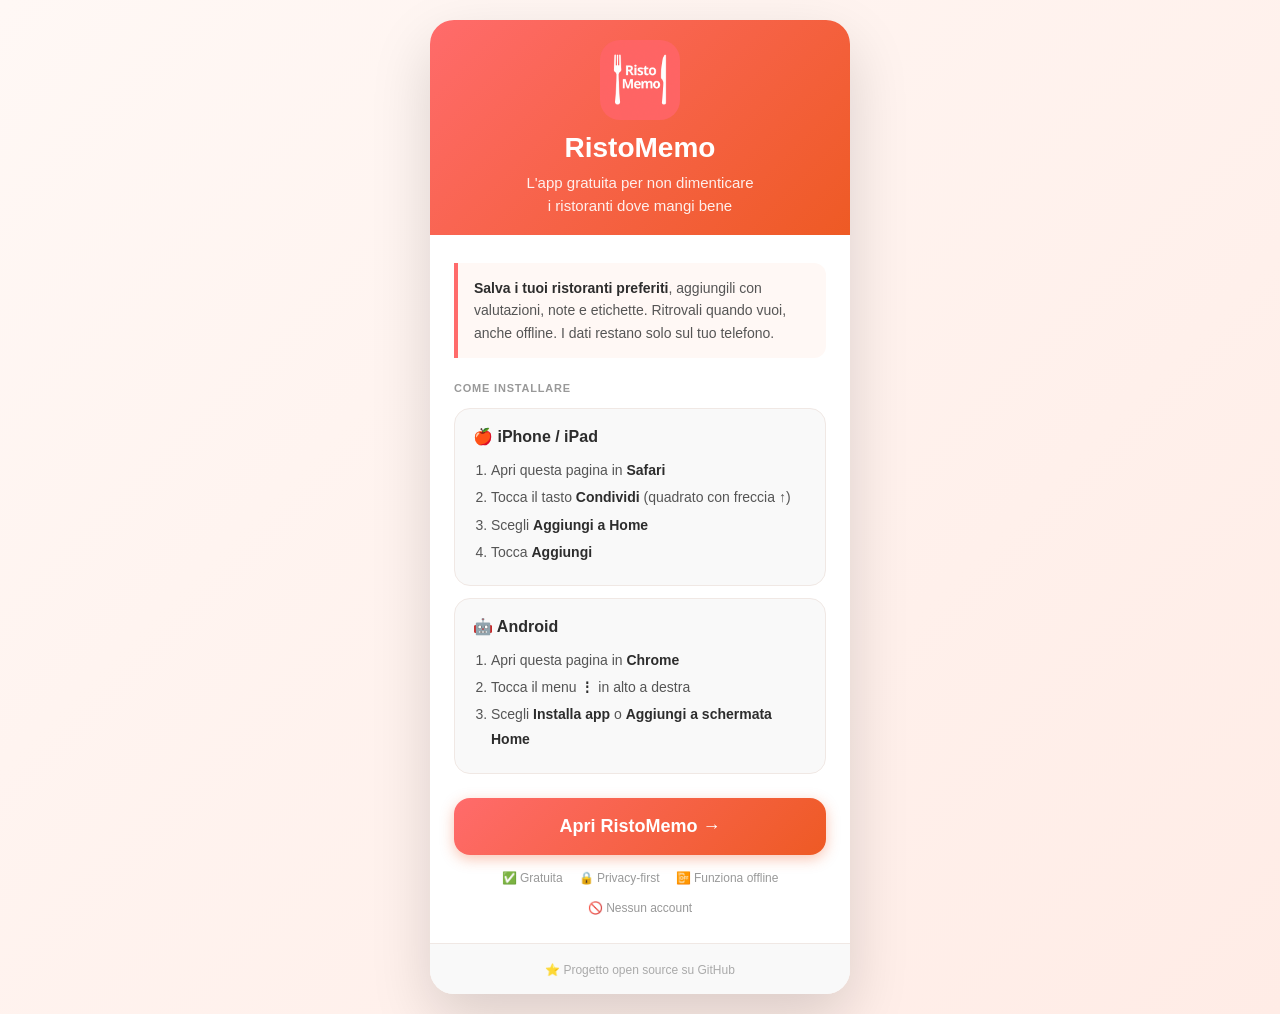
==== installa.html @ 6f9de3dd "Add files via upload" ====
<!DOCTYPE html>
<html lang="it">
<head>
    <meta charset="UTF-8">
    <meta name="viewport" content="width=device-width, initial-scale=1.0">
    <title>Installa RistoMemo</title>
    <link rel="icon" type="image/png" sizes="512x512" href="salvaristo_icon512.png">
    <link rel="apple-touch-icon" href="salvaristo_icon512.png">
    <meta name="theme-color" content="#ff6b6b">
    <meta name="description" content="RistoMemo - L'app gratuita per ricordare i ristoranti dove mangi bene. Installa gratis sul tuo telefono.">
    <!-- Open Graph -->
    <meta property="og:title" content="RistoMemo — Installa gratis">
    <meta property="og:description" content="L'app per ricordare i ristoranti dove mangi bene. Gratuita, funziona offline, nessun account richiesto.">
    <meta property="og:image" content="https://ristomemo.netlify.app/salvaristo_icon512.png">
    <meta property="og:url" content="https://ristomemo.netlify.app/installa.html">
    <meta property="og:type" content="website">
    <meta property="og:site_name" content="RistoMemo">
    <!-- Twitter/WhatsApp -->
    <meta name="twitter:card" content="summary">
    <meta name="twitter:title" content="RistoMemo — Installa gratis">
    <meta name="twitter:description" content="L'app per ricordare i ristoranti dove mangi bene. Gratuita, funziona offline, nessun account richiesto.">
    <meta name="twitter:image" content="https://ristomemo.netlify.app/salvaristo_icon512.png">
    <style>
        * { margin: 0; padding: 0; box-sizing: border-box; }
        body {
            font-family: -apple-system, BlinkMacSystemFont, 'Segoe UI', Roboto, sans-serif;
            background: linear-gradient(135deg, #fff8f5 0%, #ffece6 100%);
            min-height: 100vh;
            display: flex;
            align-items: center;
            justify-content: center;
            padding: 20px;
        }
        .card {
            background: white;
            border-radius: 24px;
            max-width: 420px;
            width: 100%;
            overflow: hidden;
            box-shadow: 0 24px 60px rgba(0,0,0,0.15);
        }
        .header {
            background: linear-gradient(135deg, #ff6b6b 0%, #ee5a24 100%);
            padding: 20px 24px 18px;
            text-align: center;
        }
        .header .emoji { font-size: 80px; display: block; margin-bottom: 12px; }
        .header h1 { font-size: 28px; font-weight: 700; color: white; margin-bottom: 8px; }
        .header p { font-size: 15px; color: rgba(255,255,255,0.9); line-height: 1.5; }
        .body { padding: 28px 24px; }
        .tagline {
            background: #fff8f5;
            border-left: 4px solid #ff6b6b;
            border-radius: 0 12px 12px 0;
            padding: 14px 16px;
            font-size: 14px;
            color: #555;
            line-height: 1.6;
            margin-bottom: 24px;
        }
        .tagline strong { color: #2d2d2d; }
        .section-label {
            font-size: 11px;
            font-weight: 800;
            text-transform: uppercase;
            letter-spacing: 0.8px;
            color: #999;
            margin-bottom: 14px;
        }
        .install-box {
            background: #f9f9f9;
            border: 1.5px solid #f0e8e4;
            border-radius: 16px;
            padding: 18px;
            margin-bottom: 12px;
        }
        .install-box .os {
            font-size: 16px;
            font-weight: 700;
            color: #2d2d2d;
            margin-bottom: 12px;
        }
        .install-box ol {
            padding-left: 18px;
            margin: 0;
        }
        .install-box li {
            font-size: 14px;
            color: #555;
            line-height: 1.8;
            margin-bottom: 2px;
        }
        .install-box li strong { color: #2d2d2d; }
        .btn-apri {
            display: block;
            background: linear-gradient(135deg, #ff6b6b, #ee5a24);
            color: white;
            text-align: center;
            padding: 18px;
            border-radius: 16px;
            font-size: 18px;
            font-weight: 700;
            text-decoration: none;
            margin-top: 24px;
            transition: transform 0.15s;
            box-shadow: 0 4px 14px rgba(238,90,36,0.35);
        }
        .btn-apri:active { transform: scale(0.98); }
        .features {
            display: flex;
            justify-content: center;
            gap: 16px;
            flex-wrap: wrap;
            margin-top: 16px;
        }
        .feature {
            font-size: 12px;
            color: #999;
            display: flex;
            align-items: center;
            gap: 4px;
        }
        .footer {
            background: #f9f9f9;
            border-top: 1px solid #f0e8e4;
            padding: 16px;
            text-align: center;
        }
        .footer a {
            font-size: 12px;
            color: #aaa;
            text-decoration: none;
        }
        .footer a:hover { color: #ff6b6b; }
    </style>
</head>
<body>
    <div class="card">

        <div class="header">
            <img src="salvaristo_icon512.png" alt="RistoMemo" style="width:80px;height:80px;border-radius:20px;margin-bottom:12px;display:block;margin-left:auto;margin-right:auto;">
            <h1>RistoMemo</h1>
            <p>L'app gratuita per non dimenticare<br>i ristoranti dove mangi bene</p>
        </div>

        <div class="body">

            <div class="tagline">
                <strong>Salva i tuoi ristoranti preferiti</strong>, aggiungili con valutazioni, note e etichette. Ritrovali quando vuoi, anche offline. I dati restano solo sul tuo telefono.
            </div>

            <div class="section-label">Come installare</div>

            <div class="install-box">
                <div class="os">🍎 iPhone / iPad</div>
                <ol>
                    <li>Apri questa pagina in <strong>Safari</strong></li>
                    <li>Tocca il tasto <strong>Condividi</strong> (quadrato con freccia ↑)</li>
                    <li>Scegli <strong>Aggiungi a Home</strong></li>
                    <li>Tocca <strong>Aggiungi</strong></li>
                </ol>
            </div>

            <div class="install-box">
                <div class="os">🤖 Android</div>
                <ol>
                    <li>Apri questa pagina in <strong>Chrome</strong></li>
                    <li>Tocca il menu <strong>⋮</strong> in alto a destra</li>
                    <li>Scegli <strong>Installa app</strong> o <strong>Aggiungi a schermata Home</strong></li>
                </ol>
            </div>

            <a href="https://ristomemo.netlify.app" class="btn-apri">
                Apri RistoMemo →
            </a>

            <div class="features">
                <span class="feature">✅ Gratuita</span>
                <span class="feature">🔒 Privacy-first</span>
                <span class="feature">📴 Funziona offline</span>
                <span class="feature">🚫 Nessun account</span>
            </div>

        </div>

        <div class="footer">
            <a href="https://github.com/Henryx69/RistoMemo" target="_blank">⭐ Progetto open source su GitHub</a>
        </div>

    </div>
</body>
</html>
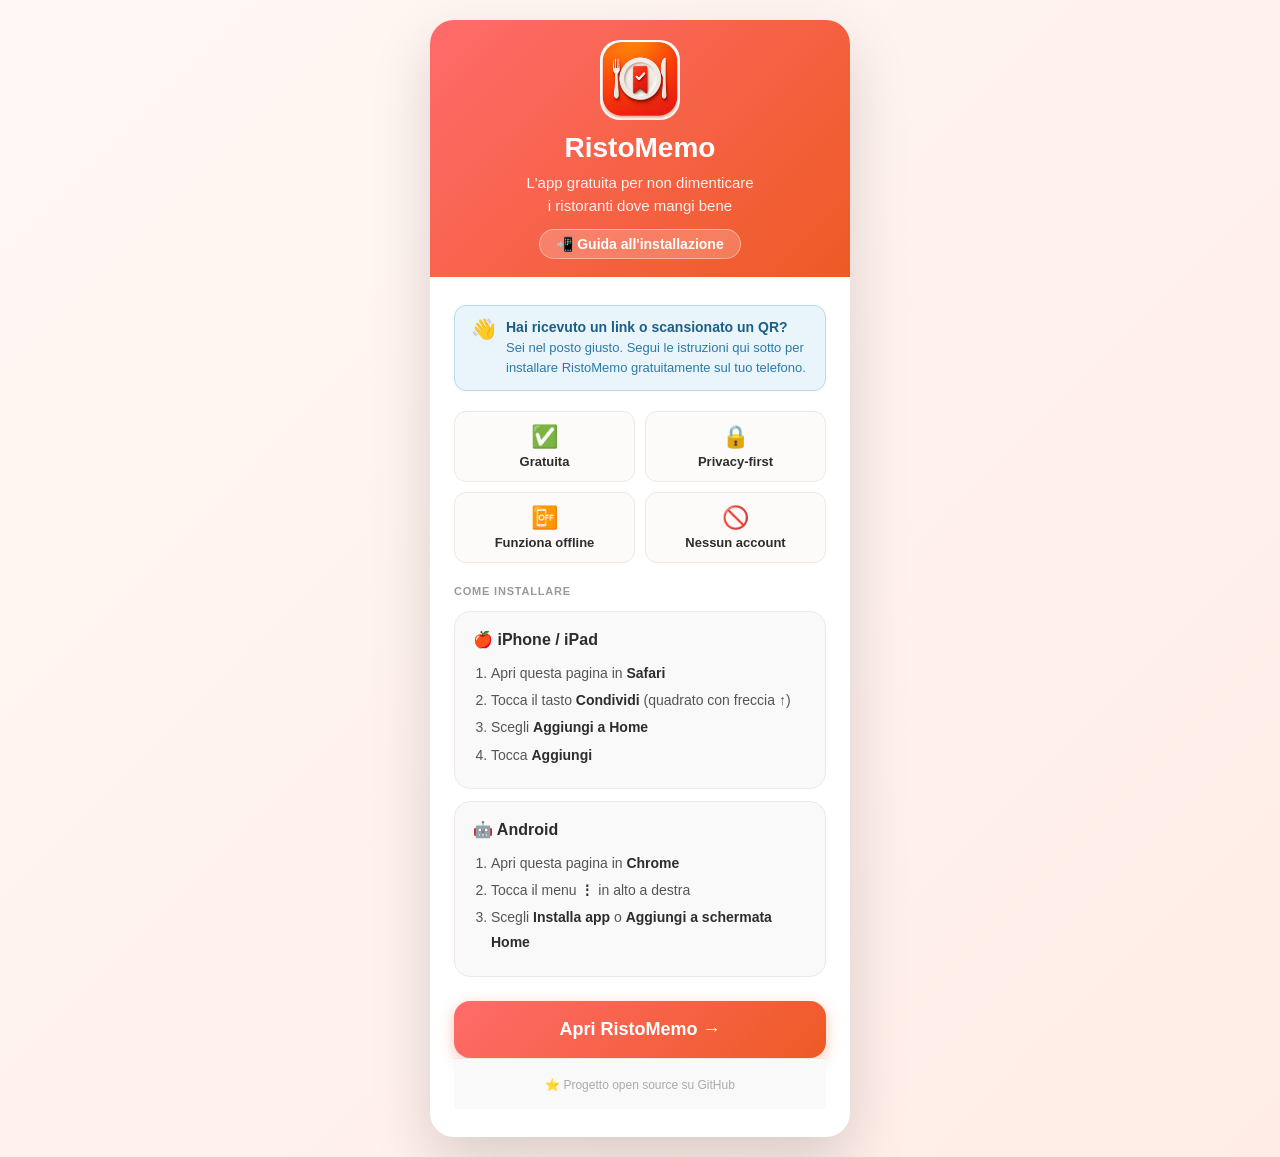
==== commit d0aaa126: "Add files via upload" ====
--- a/installa.html
+++ b/installa.html
@@ -140,13 +140,40 @@
         <div class="header">
             <img src="salvaristo_icon512.png" alt="RistoMemo" style="width:80px;height:80px;border-radius:20px;margin-bottom:12px;display:block;margin-left:auto;margin-right:auto;">
             <h1>RistoMemo</h1>
-            <p>L'app gratuita per non dimenticare<br>i ristoranti dove mangi bene</p>
+           <p>L'app gratuita per non dimenticare<br>
+            i ristoranti dove mangi bene</p>
+            <div style="display:inline-block; margin-top:12px; background:rgba(255,255,255,0.2); border:1px solid rgba(255,255,255,0.4); border-radius:20px; padding:5px 16px;">
+                <span style="font-size:14px; font-weight:600; color:white;">&#128242; Guida all'installazione</span>
+            </div>
         </div>
 
-        <div class="body">
-
-            <div class="tagline">
-                <strong>Salva i tuoi ristoranti preferiti</strong>, aggiungili con valutazioni, note e etichette. Ritrovali quando vuoi, anche offline. I dati restano solo sul tuo telefono.
+       <div class="body">
+
+            <div style="background:#eaf4fb; border:1px solid #b8d9ee; border-radius:12px; padding:13px 16px; display:flex; align-items:flex-start; gap:10px; margin-bottom:20px;">
+                <span style="font-size:20px; line-height:1;">&#128075;</span>
+                <div>
+                    <p style="font-size:14px; font-weight:700; color:#1a5f85; margin:0 0 3px;">Hai ricevuto un link o scansionato un QR?</p>
+                    <p style="font-size:13px; color:#2a7aaa; margin:0; line-height:1.5;">Sei nel posto giusto. Segui le istruzioni qui sotto per installare RistoMemo gratuitamente sul tuo telefono.</p>
+                </div>
+            </div>
+
+           <div style="display:grid; grid-template-columns:1fr 1fr; gap:10px; margin-bottom:22px;">
+                <div style="border:1.5px solid #f0e8e4; border-radius:12px; padding:12px; text-align:center; background:#fdfafa;">
+                    <div style="font-size:22px; margin-bottom:4px;">&#9989;</div>
+                    <div style="font-size:13px; font-weight:700; color:#2d2d2d;">Gratuita</div>
+                </div>
+                <div style="border:1.5px solid #f0e8e4; border-radius:12px; padding:12px; text-align:center; background:#fdfafa;">
+                    <div style="font-size:22px; margin-bottom:4px;">&#128274;</div>
+                    <div style="font-size:13px; font-weight:700; color:#2d2d2d;">Privacy-first</div>
+                </div>
+                <div style="border:1.5px solid #f0e8e4; border-radius:12px; padding:12px; text-align:center; background:#fdfafa;">
+                    <div style="font-size:22px; margin-bottom:4px;">&#128244;</div>
+                    <div style="font-size:13px; font-weight:700; color:#2d2d2d;">Funziona offline</div>
+                </div>
+                <div style="border:1.5px solid #f0e8e4; border-radius:12px; padding:12px; text-align:center; background:#fdfafa;">
+                    <div style="font-size:22px; margin-bottom:4px;">&#128683;</div>
+                    <div style="font-size:13px; font-weight:700; color:#2d2d2d;">Nessun account</div>
+                </div>
             </div>
 
             <div class="section-label">Come installare</div>
@@ -174,14 +201,7 @@
                 Apri RistoMemo →
             </a>
 
-            <div class="features">
-                <span class="feature">✅ Gratuita</span>
-                <span class="feature">🔒 Privacy-first</span>
-                <span class="feature">📴 Funziona offline</span>
-                <span class="feature">🚫 Nessun account</span>
-            </div>
-
-        </div>
+            
 
         <div class="footer">
             <a href="https://github.com/Henryx69/RistoMemo" target="_blank">⭐ Progetto open source su GitHub</a>
